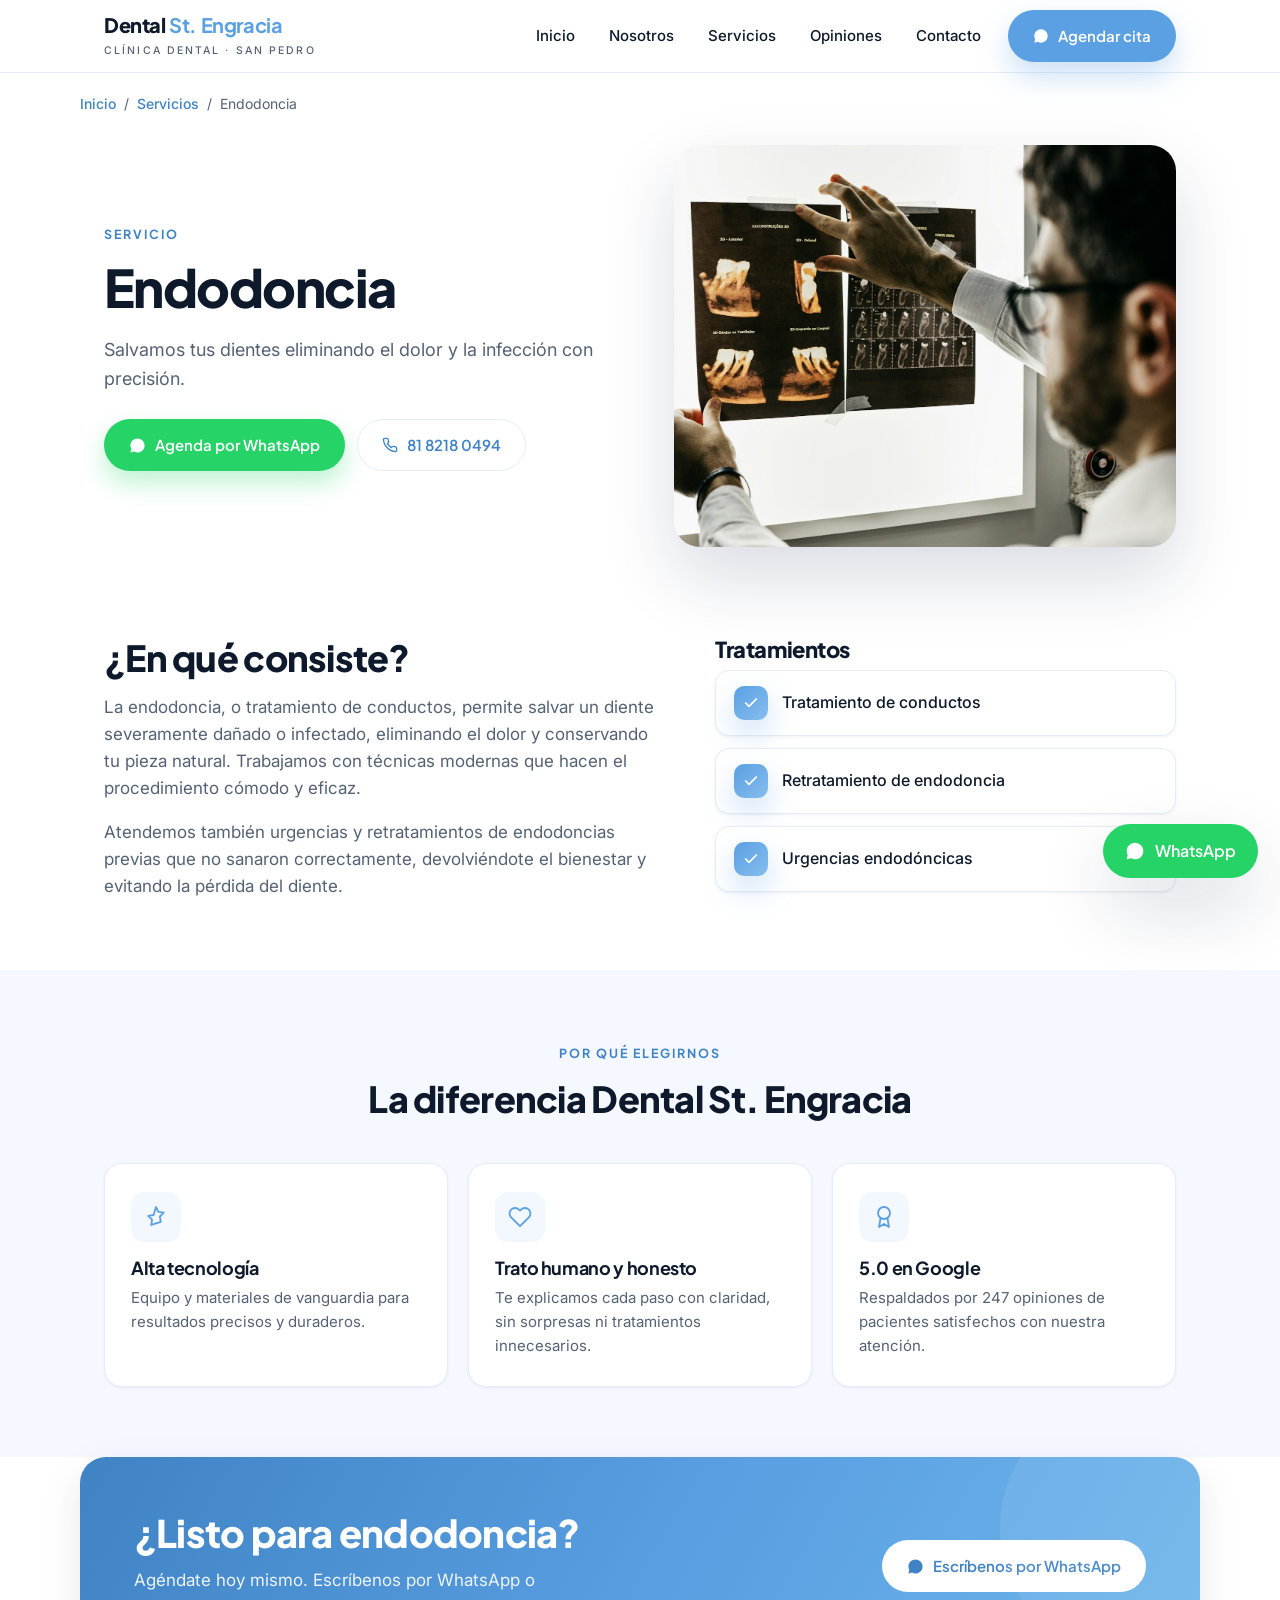
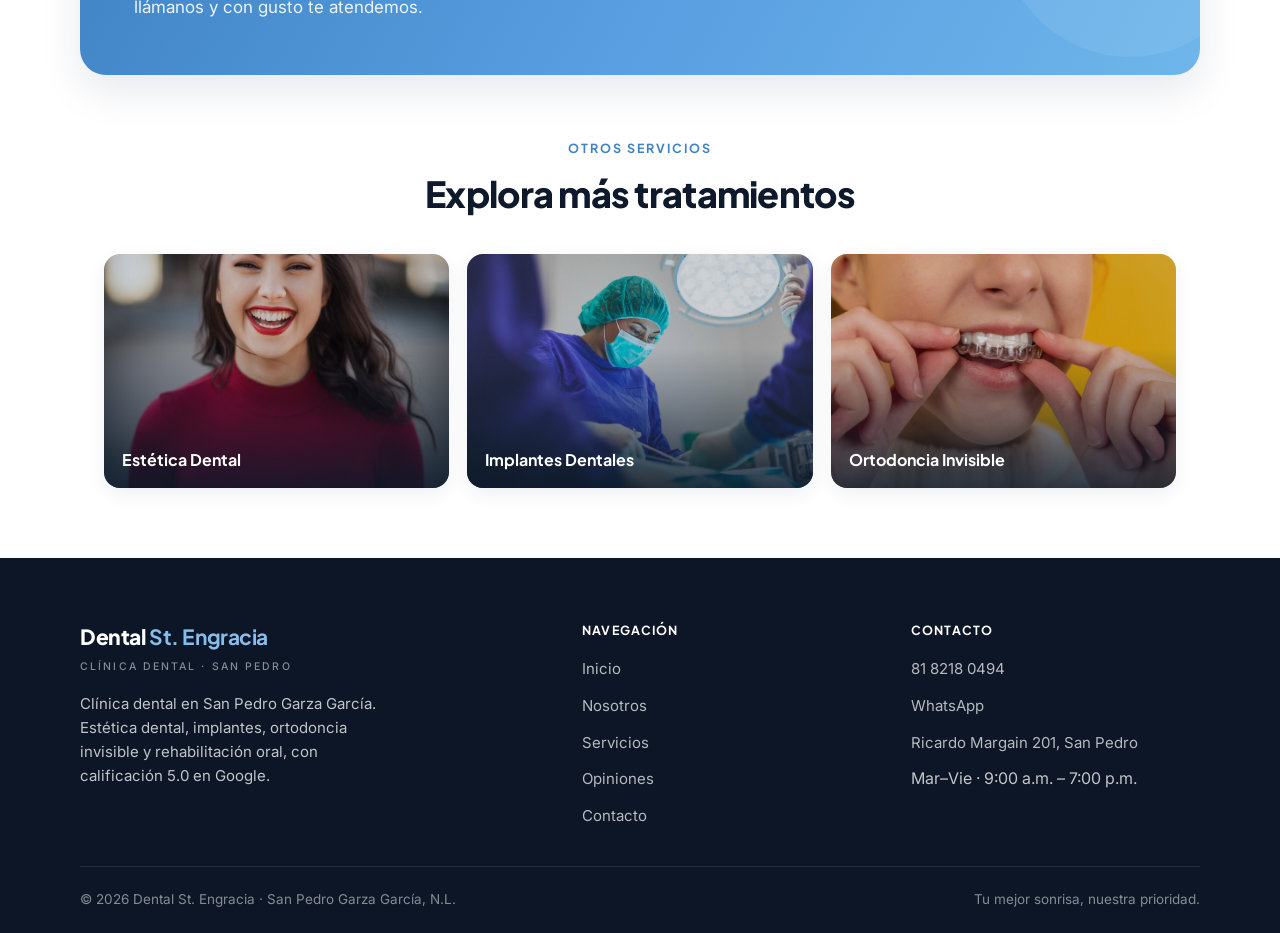
==== servicios/endodoncia.html @ 64542d40 "Servicios como tarjetas con foto y titulo, cada uno enlaza a su pagina de detalle Co-Authored-By: Cl" ====
<!DOCTYPE html>
<html lang="es">
<head>
  <meta charset="UTF-8" />
  <meta name="viewport" content="width=device-width, initial-scale=1.0" />
  <title>Endodoncia | Dental St. Engracia</title>
  <meta name="description" content="Endodoncia en Dental St. Engracia, San Pedro Garza Garc&iacute;a. Salvamos tus dientes eliminando el dolor y la infección con precisión." />
  <meta name="theme-color" content="#5aa0e2" />
  <link rel="preconnect" href="https://fonts.googleapis.com" />
  <link rel="preconnect" href="https://fonts.gstatic.com" crossorigin />
  <link href="https://fonts.googleapis.com/css2?family=Plus+Jakarta+Sans:wght@500;600;700;800&family=Inter:wght@400;500;600&display=swap" rel="stylesheet" />
  <link rel="stylesheet" href="../styles.css" />
</head>
<body>

  <header>
    <div class="wrap nav">
      <a href="../index.html" class="brand"><span class="name">Dental <b>St. Engracia</b><small>Cl&iacute;nica Dental &middot; San Pedro</small></span></a>
      <nav class="nav-links" id="navLinks">
        <a class="link" href="../index.html#inicio">Inicio</a>
        <a class="link" href="../index.html#nosotros">Nosotros</a>
        <a class="link" href="../index.html#servicios">Servicios</a>
        <a class="link" href="../index.html#opiniones">Opiniones</a>
        <a class="link" href="../index.html#contacto">Contacto</a>
        <div class="nav-cta">
          <a class="btn btn-primary" href="https://wa.me/528182180494" target="_blank" rel="noopener"><svg width="16" height="16" viewBox="0 0 24 24" fill="currentColor"><path d="M17.5 14.4c-.3-.15-1.77-.87-2.04-.97-.27-.1-.47-.15-.67.15-.2.3-.77.97-.94 1.17-.17.2-.35.22-.65.07-.3-.15-1.26-.46-2.4-1.48-.89-.79-1.49-1.77-1.66-2.07-.17-.3-.02-.46.13-.61.13-.13.3-.35.45-.52.15-.17.2-.3.3-.5.1-.2.05-.37-.02-.52-.08-.15-.67-1.62-.92-2.22-.24-.58-.49-.5-.67-.51h-.57c-.2 0-.52.07-.8.37-.27.3-1.04 1.02-1.04 2.48s1.07 2.88 1.22 3.08c.15.2 2.1 3.2 5.08 4.49.71.31 1.26.49 1.69.62.71.23 1.36.2 1.87.12.57-.09 1.77-.72 2.02-1.42.25-.7.25-1.29.17-1.42-.07-.13-.27-.2-.57-.35zM12 2C6.48 2 2 6.48 2 12c0 1.77.46 3.42 1.27 4.86L2 22l5.25-1.38A9.96 9.96 0 0 0 12 22c5.52 0 10-4.48 10-10S17.52 2 12 2z"/></svg> Agendar cita</a>
        </div>
      </nav>
      <button class="menu-btn" id="menuBtn" aria-label="Men&uacute;"><span></span><span></span><span></span></button>
    </div>
  </header>

  <div class="wrap crumb">
    <a href="../index.html">Inicio</a> &nbsp;/&nbsp; <a href="../index.html#servicios">Servicios</a> &nbsp;/&nbsp; Endodoncia
  </div>

  <section class="dhero">
    <div class="wrap dhero-grid">
      <div>
        <span class="eyebrow">Servicio</span>
        <h1>Endodoncia</h1>
        <p class="lead">Salvamos tus dientes eliminando el dolor y la infección con precisión.</p>
        <div class="dhero-actions">
          <a class="btn btn-wa" href="https://wa.me/528182180494" target="_blank" rel="noopener"><svg width="17" height="17" viewBox="0 0 24 24" fill="currentColor"><path d="M17.5 14.4c-.3-.15-1.77-.87-2.04-.97-.27-.1-.47-.15-.67.15-.2.3-.77.97-.94 1.17-.17.2-.35.22-.65.07-.3-.15-1.26-.46-2.4-1.48-.89-.79-1.49-1.77-1.66-2.07-.17-.3-.02-.46.13-.61.13-.13.3-.35.45-.52.15-.17.2-.3.3-.5.1-.2.05-.37-.02-.52-.08-.15-.67-1.62-.92-2.22-.24-.58-.49-.5-.67-.51h-.57c-.2 0-.52.07-.8.37-.27.3-1.04 1.02-1.04 2.48s1.07 2.88 1.22 3.08c.15.2 2.1 3.2 5.08 4.49.71.31 1.26.49 1.69.62.71.23 1.36.2 1.87.12.57-.09 1.77-.72 2.02-1.42.25-.7.25-1.29.17-1.42-.07-.13-.27-.2-.57-.35zM12 2C6.48 2 2 6.48 2 12c0 1.77.46 3.42 1.27 4.86L2 22l5.25-1.38A9.96 9.96 0 0 0 12 22c5.52 0 10-4.48 10-10S17.52 2 12 2z"/></svg> Agenda por WhatsApp</a>
          <a class="btn btn-ghost" href="tel:+528182180494"><svg width="16" height="16" viewBox="0 0 24 24" fill="none" stroke="currentColor" stroke-width="2" stroke-linecap="round" stroke-linejoin="round"><path d="M22 16.92v3a2 2 0 0 1-2.18 2 19.79 19.79 0 0 1-8.63-3.07 19.5 19.5 0 0 1-6-6 19.79 19.79 0 0 1-3.07-8.67A2 2 0 0 1 4.11 2h3a2 2 0 0 1 2 1.72c.13.96.36 1.9.7 2.81a2 2 0 0 1-.45 2.11L8.09 9.91a16 16 0 0 0 6 6l1.27-1.27a2 2 0 0 1 2.11-.45c.9.34 1.85.57 2.81.7A2 2 0 0 1 22 16.92z"/></svg> 81 8218 0494</a>
        </div>
      </div>
      <div class="dhero-img"><img src="../img/endodoncia.jpg" alt="Endodoncia" /></div>
    </div>
  </section>

  <section class="sec">
    <div class="wrap split">
      <div class="prose">
        <h2 class="sec-title">&iquest;En qu&eacute; consiste?</h2>
          <p>La endodoncia, o tratamiento de conductos, permite salvar un diente severamente dañado o infectado, eliminando el dolor y conservando tu pieza natural. Trabajamos con técnicas modernas que hacen el procedimiento cómodo y eficaz.</p>
          <p>Atendemos también urgencias y retratamientos de endodoncias previas que no sanaron correctamente, devolviéndote el bienestar y evitando la pérdida del diente.</p>
      </div>
      <div>
        <h2 class="sec-title" style="font-size:22px;margin-bottom:6px;">Tratamientos</h2>
        <ul class="tlist">
          <li><span class="dot"><svg width="16" height="16" viewBox="0 0 24 24" fill="none" stroke="currentColor" stroke-width="2.6" stroke-linecap="round" stroke-linejoin="round"><path d="M20 6 9 17l-5-5"/></svg></span> Tratamiento de conductos</li>
          <li><span class="dot"><svg width="16" height="16" viewBox="0 0 24 24" fill="none" stroke="currentColor" stroke-width="2.6" stroke-linecap="round" stroke-linejoin="round"><path d="M20 6 9 17l-5-5"/></svg></span> Retratamiento de endodoncia</li>
          <li><span class="dot"><svg width="16" height="16" viewBox="0 0 24 24" fill="none" stroke="currentColor" stroke-width="2.6" stroke-linecap="round" stroke-linejoin="round"><path d="M20 6 9 17l-5-5"/></svg></span> Urgencias endodóncicas</li>
        </ul>
      </div>
    </div>
  </section>

  <section class="sec benefits">
    <div class="wrap">
      <div style="text-align:center;">
        <span class="eyebrow">Por qu&eacute; elegirnos</span>
        <h2 class="sec-title" style="margin-top:12px;">La diferencia Dental St. Engracia</h2>
      </div>
      <div class="bgrid">
        <div class="bcard">
          <div class="ic"><svg width="24" height="24" viewBox="0 0 24 24" fill="none" stroke="currentColor" stroke-width="1.8" stroke-linecap="round" stroke-linejoin="round"><path d="m12 2 2.4 4.9 5.4.8-3.9 3.8.9 5.4L12 18.3 7.2 20l.9-5.4-3.9-3.8 5.4-.8z"/></svg></div>
          <h3>Alta tecnología</h3>
          <p>Equipo y materiales de vanguardia para resultados precisos y duraderos.</p>
        </div>
        <div class="bcard">
          <div class="ic"><svg width="24" height="24" viewBox="0 0 24 24" fill="none" stroke="currentColor" stroke-width="1.8" stroke-linecap="round" stroke-linejoin="round"><path d="M20.84 4.61a5.5 5.5 0 0 0-7.78 0L12 5.67l-1.06-1.06a5.5 5.5 0 1 0-7.78 7.78L12 21.23l8.84-8.84a5.5 5.5 0 0 0 0-7.78z"/></svg></div>
          <h3>Trato humano y honesto</h3>
          <p>Te explicamos cada paso con claridad, sin sorpresas ni tratamientos innecesarios.</p>
        </div>
        <div class="bcard">
          <div class="ic"><svg width="24" height="24" viewBox="0 0 24 24" fill="none" stroke="currentColor" stroke-width="1.8" stroke-linecap="round" stroke-linejoin="round"><circle cx="12" cy="8" r="6"/><path d="M15.5 13.5 17 22l-5-3-5 3 1.5-8.5"/></svg></div>
          <h3>5.0 en Google</h3>
          <p>Respaldados por 247 opiniones de pacientes satisfechos con nuestra atención.</p>
        </div>
      </div>
    </div>
  </section>

  <section class="cta-wrap">
    <div class="wrap" style="padding:0;">
      <div class="cta-band">
        <div>
          <h2>&iquest;Listo para endodoncia?</h2>
          <p>Ag&eacute;ndate hoy mismo. Escr&iacute;benos por WhatsApp o ll&aacute;manos y con gusto te atendemos.</p>
        </div>
        <div class="actions">
          <a class="btn btn-white" href="https://wa.me/528182180494" target="_blank" rel="noopener"><svg width="17" height="17" viewBox="0 0 24 24" fill="currentColor"><path d="M17.5 14.4c-.3-.15-1.77-.87-2.04-.97-.27-.1-.47-.15-.67.15-.2.3-.77.97-.94 1.17-.17.2-.35.22-.65.07-.3-.15-1.26-.46-2.4-1.48-.89-.79-1.49-1.77-1.66-2.07-.17-.3-.02-.46.13-.61.13-.13.3-.35.45-.52.15-.17.2-.3.3-.5.1-.2.05-.37-.02-.52-.08-.15-.67-1.62-.92-2.22-.24-.58-.49-.5-.67-.51h-.57c-.2 0-.52.07-.8.37-.27.3-1.04 1.02-1.04 2.48s1.07 2.88 1.22 3.08c.15.2 2.1 3.2 5.08 4.49.71.31 1.26.49 1.69.62.71.23 1.36.2 1.87.12.57-.09 1.77-.72 2.02-1.42.25-.7.25-1.29.17-1.42-.07-.13-.27-.2-.57-.35zM12 2C6.48 2 2 6.48 2 12c0 1.77.46 3.42 1.27 4.86L2 22l5.25-1.38A9.96 9.96 0 0 0 12 22c5.52 0 10-4.48 10-10S17.52 2 12 2z"/></svg> Escr&iacute;benos por WhatsApp</a>
        </div>
      </div>
    </div>
  </section>

  <section class="sec" style="padding-top:20px;">
    <div class="wrap">
      <div style="text-align:center;">
        <span class="eyebrow">Otros servicios</span>
        <h2 class="sec-title" style="margin-top:12px;">Explora m&aacute;s tratamientos</h2>
      </div>
      <div class="more">
        <a class="mcard" href="estetica-dental.html">
          <img src="../img/estetica-dental.jpg" alt="Estética Dental" loading="lazy" />
          <span>Estética Dental</span>
        </a>
        <a class="mcard" href="implantes-dentales.html">
          <img src="../img/implantes-dentales.jpg" alt="Implantes Dentales" loading="lazy" />
          <span>Implantes Dentales</span>
        </a>
        <a class="mcard" href="ortodoncia-invisible.html">
          <img src="../img/ortodoncia-invisible.jpg" alt="Ortodoncia Invisible" loading="lazy" />
          <span>Ortodoncia Invisible</span>
        </a>
      </div>
    </div>
  </section>

  <footer>
    <div class="wrap foot">
      <div>
        <span class="name">Dental <b>St. Engracia</b><small>Cl&iacute;nica Dental &middot; San Pedro</small></span>
        <p>Cl&iacute;nica dental en San Pedro Garza Garc&iacute;a. Est&eacute;tica dental, implantes, ortodoncia invisible y rehabilitaci&oacute;n oral, con calificaci&oacute;n 5.0 en Google.</p>
      </div>
      <div>
        <h5>Navegaci&oacute;n</h5>
        <ul>
          <li><a href="../index.html#inicio">Inicio</a></li>
          <li><a href="../index.html#nosotros">Nosotros</a></li>
          <li><a href="../index.html#servicios">Servicios</a></li>
          <li><a href="../index.html#opiniones">Opiniones</a></li>
          <li><a href="../index.html#contacto">Contacto</a></li>
        </ul>
      </div>
      <div>
        <h5>Contacto</h5>
        <ul>
          <li><a href="tel:+528182180494">81 8218 0494</a></li>
          <li><a href="https://wa.me/528182180494" target="_blank" rel="noopener">WhatsApp</a></li>
          <li><a href="../index.html#contacto">Ricardo Margain 201, San Pedro</a></li>
          <li>Mar&ndash;Vie &middot; 9:00 a.m. &ndash; 7:00 p.m.</li>
        </ul>
      </div>
    </div>
    <div class="wrap foot-bottom">
      <span>&copy; <span id="year"></span> Dental St. Engracia &middot; San Pedro Garza Garc&iacute;a, N.L.</span>
      <span>Tu mejor sonrisa, nuestra prioridad.</span>
    </div>
  </footer>

  <a class="float-wa" href="https://wa.me/528182180494" target="_blank" rel="noopener" aria-label="WhatsApp"><svg width="20" height="20" viewBox="0 0 24 24" fill="currentColor"><path d="M17.5 14.4c-.3-.15-1.77-.87-2.04-.97-.27-.1-.47-.15-.67.15-.2.3-.77.97-.94 1.17-.17.2-.35.22-.65.07-.3-.15-1.26-.46-2.4-1.48-.89-.79-1.49-1.77-1.66-2.07-.17-.3-.02-.46.13-.61.13-.13.3-.35.45-.52.15-.17.2-.3.3-.5.1-.2.05-.37-.02-.52-.08-.15-.67-1.62-.92-2.22-.24-.58-.49-.5-.67-.51h-.57c-.2 0-.52.07-.8.37-.27.3-1.04 1.02-1.04 2.48s1.07 2.88 1.22 3.08c.15.2 2.1 3.2 5.08 4.49.71.31 1.26.49 1.69.62.71.23 1.36.2 1.87.12.57-.09 1.77-.72 2.02-1.42.25-.7.25-1.29.17-1.42-.07-.13-.27-.2-.57-.35zM12 2C6.48 2 2 6.48 2 12c0 1.77.46 3.42 1.27 4.86L2 22l5.25-1.38A9.96 9.96 0 0 0 12 22c5.52 0 10-4.48 10-10S17.52 2 12 2z"/></svg> WhatsApp</a>

  <script>
    document.getElementById('year').textContent = new Date().getFullYear();
    var mb = document.getElementById('menuBtn'), nl = document.getElementById('navLinks');
    mb.addEventListener('click', function(){ nl.classList.toggle('open'); });
    nl.querySelectorAll('a').forEach(function(a){ a.addEventListener('click', function(){ nl.classList.remove('open'); }); });
  </script>
</body>
</html>
---- styles.css ----
:root {
  --blue: #5aa0e2;
  --blue-600: #5aa0e2;
  --blue-700: #3f83c4;
  --blue-500: #86bdee;
  --blue-50: #f2f8fd;
  --blue-100: #dcecfa;
  --sky: #7cc4f0;
  --ink: #0e1a2b;
  --slate: #556274;
  --line: #e6edf7;
  --bg: #ffffff;
  --bg-soft: #f5f8ff;
  --white: #ffffff;
  --shadow-xs: 0 1px 3px rgba(16, 40, 80, .06);
  --shadow-sm: 0 6px 18px rgba(16, 40, 80, .07);
  --shadow-md: 0 16px 40px rgba(16, 40, 80, .10);
  --shadow-lg: 0 30px 70px rgba(16, 40, 80, .16);
  --shadow-blue: 0 14px 30px rgba(90, 160, 226, .32);
  --r: 18px;
  --r-lg: 26px;
  --maxw: 1120px;
}
* { box-sizing: border-box; margin: 0; padding: 0; }
html { scroll-behavior: smooth; }
body { font-family: 'Inter', system-ui, -apple-system, sans-serif; color: var(--ink); background: var(--bg); line-height: 1.6; -webkit-font-smoothing: antialiased; }
h1, h2, h3, h4 { font-family: 'Plus Jakarta Sans', system-ui, sans-serif; line-height: 1.14; font-weight: 700; letter-spacing: -.02em; }
a { color: inherit; text-decoration: none; }
img { max-width: 100%; display: block; }
.wrap { max-width: var(--maxw); margin: 0 auto; padding: 0 24px; }

/* Buttons */
.btn { display: inline-flex; align-items: center; gap: 9px; font-family: 'Plus Jakarta Sans', sans-serif; font-weight: 600; font-size: 15px; padding: 13px 24px; border-radius: 999px; border: 1.5px solid transparent; cursor: pointer; transition: transform .2s, box-shadow .2s, background .2s, color .2s, border-color .2s; }
.btn-primary { background: var(--blue); color: #fff; box-shadow: var(--shadow-blue); }
.btn-primary:hover { background: var(--blue-700); transform: translateY(-2px); }
.btn-ghost { background: #fff; color: var(--blue-700); border-color: var(--line); }
.btn-ghost:hover { border-color: var(--blue); background: var(--blue-50); }
.btn-white { background: #fff; color: var(--blue-700); }
.btn-white:hover { transform: translateY(-2px); box-shadow: var(--shadow-md); }
.btn-wa { background: #25D366; color: #fff; box-shadow: 0 12px 26px rgba(37,211,102,.30); }
.btn-wa:hover { background: #1eb457; transform: translateY(-2px); }

/* Navbar */
header { position: sticky; top: 0; z-index: 100; background: rgba(255,255,255,.85); backdrop-filter: saturate(180%) blur(16px); -webkit-backdrop-filter: saturate(180%) blur(16px); border-bottom: 1px solid var(--line); }
.nav { display: flex; align-items: center; justify-content: space-between; height: 72px; }
.brand .name { font-family: 'Plus Jakarta Sans', sans-serif; font-weight: 800; font-size: 20px; color: var(--ink); line-height: 1; letter-spacing: -.02em; }
.brand .name b { color: var(--blue); }
.brand .name small { display: block; font-family: 'Inter', sans-serif; font-weight: 500; font-size: 10.5px; color: var(--slate); letter-spacing: .2em; text-transform: uppercase; margin-top: 5px; }
.nav-links { display: flex; align-items: center; gap: 4px; }
.nav-links a.link { padding: 9px 15px; border-radius: 999px; font-weight: 500; font-size: 15px; color: var(--ink); transition: background .18s, color .18s; }
.nav-links a.link:hover { background: var(--blue-50); color: var(--blue-700); }
.nav-cta { display: flex; align-items: center; gap: 10px; margin-left: 8px; }
.menu-btn { display: none; background: none; border: none; cursor: pointer; padding: 8px; }
.menu-btn span { display: block; width: 24px; height: 2px; background: var(--ink); margin: 5px 0; border-radius: 2px; }

/* Breadcrumb */
.crumb { padding: 20px 0 0; font-size: 14px; color: var(--slate); }
.crumb a { color: var(--blue-700); font-weight: 500; }
.crumb a:hover { text-decoration: underline; }

/* Detail hero */
.dhero { padding: 30px 0 20px; }
.dhero-grid { display: grid; grid-template-columns: 1.02fr .98fr; gap: 48px; align-items: center; }
.eyebrow { display: inline-block; color: var(--blue-700); font-family: 'Plus Jakarta Sans', sans-serif; font-weight: 700; font-size: 12.5px; letter-spacing: .16em; text-transform: uppercase; }
.dhero h1 { font-size: clamp(34px, 4.6vw, 52px); font-weight: 800; color: var(--ink); margin-top: 12px; letter-spacing: -.03em; }
.dhero p.lead { font-size: 18px; color: var(--slate); margin: 18px 0 26px; max-width: 520px; }
.dhero-actions { display: flex; gap: 12px; flex-wrap: wrap; }
.dhero-img { border-radius: var(--r-lg); overflow: hidden; box-shadow: var(--shadow-lg); aspect-ratio: 4/3.2; }
.dhero-img img { width: 100%; height: 100%; object-fit: cover; }

/* Content */
.sec { padding: 70px 0; }
.sec-title { font-size: clamp(26px, 3.2vw, 36px); color: var(--ink); font-weight: 800; letter-spacing: -.02em; }
.lead-2 { color: var(--slate); font-size: 17.5px; margin-top: 14px; max-width: 680px; }

.split { display: grid; grid-template-columns: 1.1fr .9fr; gap: 48px; align-items: start; }
.prose p { color: var(--slate); font-size: 17px; margin-top: 16px; }

/* Treatments list */
.tlist { list-style: none; display: grid; gap: 12px; margin-top: 8px; }
.tlist li { display: flex; align-items: center; gap: 14px; background: #fff; border: 1px solid var(--line); border-radius: 14px; padding: 15px 18px; box-shadow: var(--shadow-xs); font-weight: 500; font-size: 16px; transition: transform .18s, box-shadow .18s, border-color .18s; }
.tlist li:hover { transform: translateX(4px); box-shadow: var(--shadow-sm); border-color: var(--blue-100); }
.tlist .dot { flex: none; width: 34px; height: 34px; border-radius: 10px; background: linear-gradient(135deg, var(--blue), var(--blue-500)); color: #fff; display: grid; place-items: center; box-shadow: var(--shadow-blue); }

/* Benefits */
.benefits { background: var(--bg-soft); }
.bgrid { display: grid; grid-template-columns: repeat(3, 1fr); gap: 20px; margin-top: 44px; }
.bcard { background: #fff; border: 1px solid var(--line); border-radius: var(--r); padding: 28px 26px; box-shadow: var(--shadow-xs); }
.bcard .ic { width: 50px; height: 50px; border-radius: 13px; background: var(--blue-50); color: var(--blue); display: grid; place-items: center; margin-bottom: 16px; }
.bcard h3 { font-size: 18px; color: var(--ink); }
.bcard p { color: var(--slate); font-size: 15px; margin-top: 8px; }

/* CTA */
.cta-wrap { padding: 0 24px 40px; }
.cta-band { position: relative; overflow: hidden; background: linear-gradient(120deg, var(--blue-700) 0%, var(--blue) 55%, var(--sky) 130%); color: #fff; border-radius: var(--r-lg); padding: 54px; display: grid; grid-template-columns: 1.5fr auto; gap: 28px; align-items: center; box-shadow: var(--shadow-md); }
.cta-band::after { content: ""; position: absolute; right: -60px; top: -60px; width: 260px; height: 260px; border-radius: 50%; background: rgba(255,255,255,.08); }
.cta-band h2 { color: #fff; font-size: clamp(26px, 3vw, 38px); font-weight: 800; position: relative; }
.cta-band p { color: rgba(255,255,255,.9); margin-top: 12px; font-size: 17px; position: relative; max-width: 460px; }
.cta-band .actions { display: flex; gap: 12px; flex-wrap: wrap; position: relative; }

/* Other services */
.more { display: grid; grid-template-columns: repeat(3, 1fr); gap: 18px; margin-top: 40px; }
.mcard { position: relative; display: block; border-radius: 16px; overflow: hidden; box-shadow: var(--shadow-sm); aspect-ratio: 5/3.4; transition: transform .25s, box-shadow .25s; }
.mcard img { width: 100%; height: 100%; object-fit: cover; transition: transform .5s; }
.mcard::after { content: ""; position: absolute; inset: 0; background: linear-gradient(to top, rgba(11,26,43,.86) 0%, rgba(11,26,43,.2) 60%); }
.mcard span { position: absolute; left: 18px; bottom: 16px; z-index: 2; color: #fff; font-family: 'Plus Jakarta Sans', sans-serif; font-weight: 700; font-size: 16px; }
.mcard:hover { transform: translateY(-4px); box-shadow: var(--shadow-md); }
.mcard:hover img { transform: scale(1.07); }

/* Footer */
footer { background: #0c1626; color: rgba(255,255,255,.75); }
.foot { display: grid; grid-template-columns: 1.6fr 1fr 1fr; gap: 40px; padding: 62px 0 38px; }
.foot .name { font-family: 'Plus Jakarta Sans', sans-serif; font-weight: 800; font-size: 21px; color: #fff; letter-spacing: -.02em; }
.foot .name b { color: var(--blue-500); }
.foot .name small { display: block; font-family: 'Inter', sans-serif; font-weight: 500; font-size: 10.5px; color: rgba(255,255,255,.5); letter-spacing: .2em; text-transform: uppercase; margin-top: 5px; }
.foot p { font-size: 15px; margin-top: 16px; max-width: 320px; }
.foot h5 { color: #fff; font-family: 'Plus Jakarta Sans', sans-serif; font-size: 12.5px; letter-spacing: .09em; text-transform: uppercase; margin-bottom: 16px; }
.foot ul { list-style: none; display: grid; gap: 11px; }
.foot ul a { font-size: 15px; color: rgba(255,255,255,.7); transition: color .18s; }
.foot ul a:hover { color: var(--blue-500); }
.foot-bottom { border-top: 1px solid rgba(255,255,255,.1); padding: 22px 0; font-size: 13.5px; display: flex; justify-content: space-between; flex-wrap: wrap; gap: 10px; color: rgba(255,255,255,.5); }

/* Floating WhatsApp */
.float-wa { position: fixed; right: 22px; bottom: 22px; z-index: 90; background: #25D366; color: #fff; border-radius: 999px; padding: 14px 22px; font-family: 'Plus Jakarta Sans', sans-serif; font-weight: 600; display: inline-flex; align-items: center; gap: 10px; box-shadow: var(--shadow-lg); transition: transform .2s; }
.float-wa:hover { transform: scale(1.05); }

@media (max-width: 900px) {
  .dhero-grid, .split, .cta-band { grid-template-columns: 1fr; }
  .dhero-img { order: -1; }
  .bgrid, .more { grid-template-columns: 1fr 1fr; }
  .foot { grid-template-columns: 1fr 1fr; }
  .cta-band { text-align: center; } .cta-band .actions { justify-content: center; }
}
@media (max-width: 680px) {
  .nav-links { display: none; }
  .menu-btn { display: block; }
  .nav-links.open { display: flex; flex-direction: column; align-items: stretch; position: absolute; top: 72px; left: 0; right: 0; background: #fff; border-bottom: 1px solid var(--line); padding: 14px 20px 20px; gap: 4px; box-shadow: var(--shadow-md); }
  .nav-links.open .nav-cta { flex-direction: column; margin: 8px 0 0; }
  .nav-links.open .btn { justify-content: center; }
  .bgrid, .more { grid-template-columns: 1fr; }
  .foot { grid-template-columns: 1fr; }
  .sec { padding: 52px 0; }
  .cta-band { padding: 40px 26px; }
}
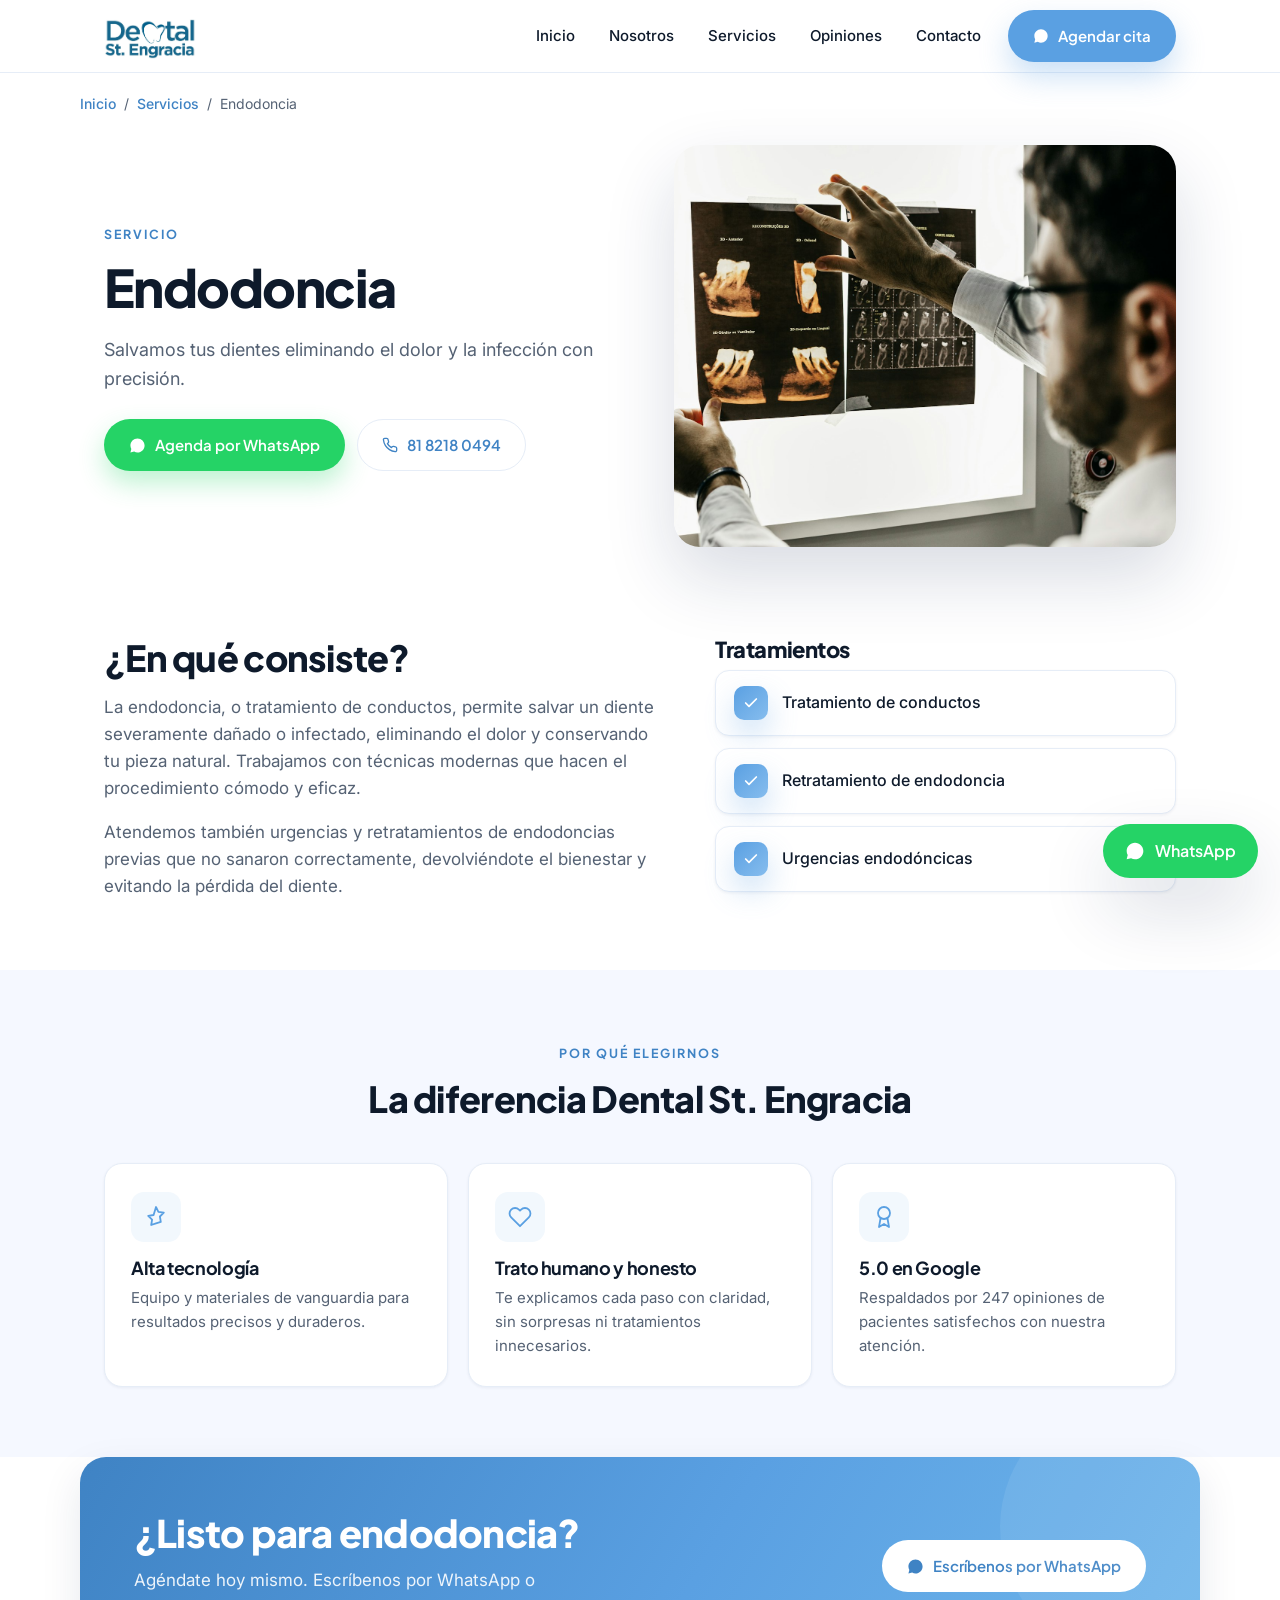
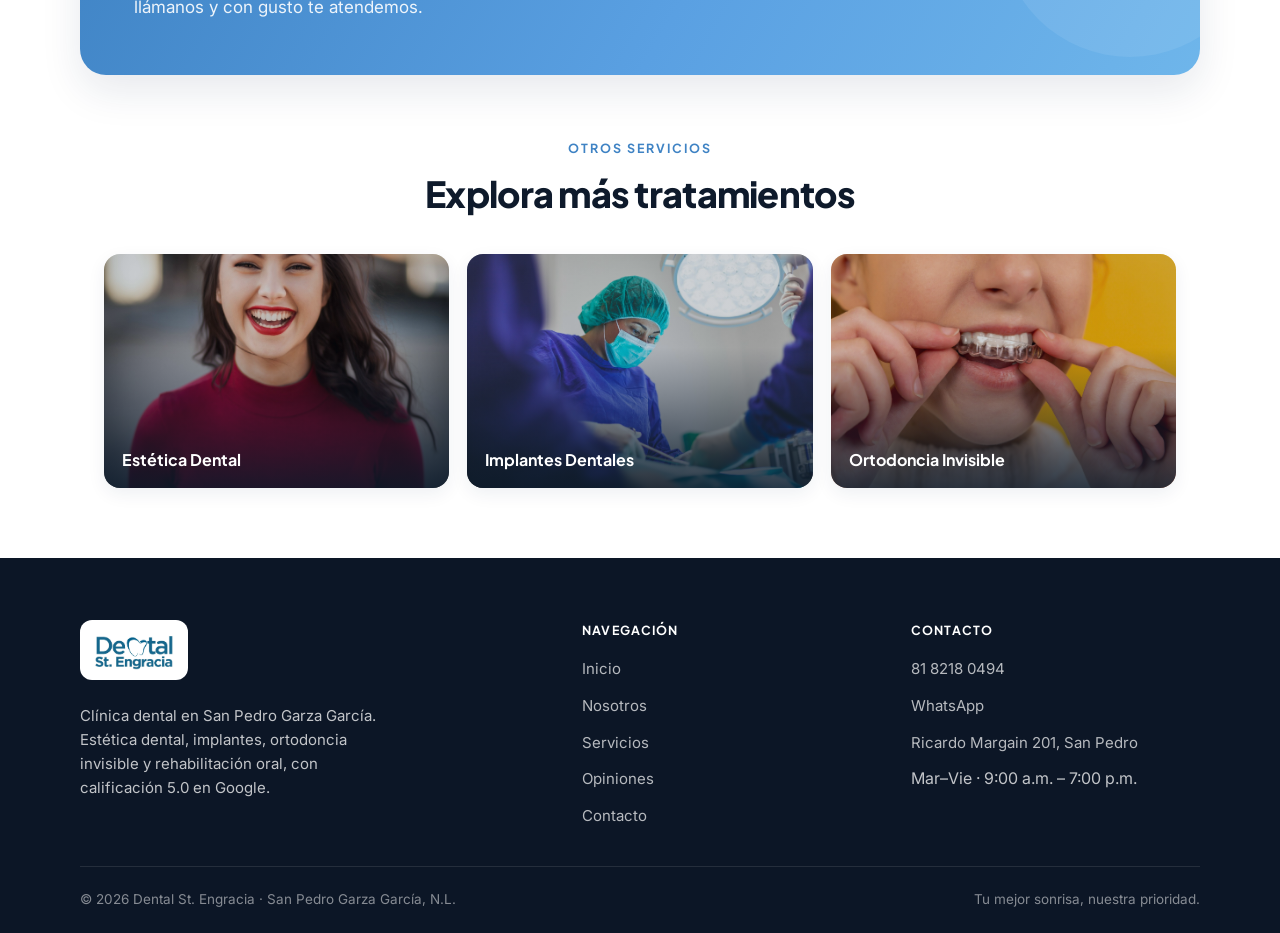
==== commit 6dd0b479: "Agregar logo oficial en navbar y footer, y favicon Co-Authored-By: Claude Opus 4.8 <noreply@anthropi" ====
--- a/servicios/endodoncia.html
+++ b/servicios/endodoncia.html
@@ -6,6 +6,8 @@
   <title>Endodoncia | Dental St. Engracia</title>
   <meta name="description" content="Endodoncia en Dental St. Engracia, San Pedro Garza Garc&iacute;a. Salvamos tus dientes eliminando el dolor y la infección con precisión." />
   <meta name="theme-color" content="#5aa0e2" />
+  <link rel="icon" type="image/png" href="../img/favicon.png" />
+  <link rel="apple-touch-icon" href="../img/favicon.png" />
   <link rel="preconnect" href="https://fonts.googleapis.com" />
   <link rel="preconnect" href="https://fonts.gstatic.com" crossorigin />
   <link href="https://fonts.googleapis.com/css2?family=Plus+Jakarta+Sans:wght@500;600;700;800&family=Inter:wght@400;500;600&display=swap" rel="stylesheet" />
@@ -15,7 +17,7 @@
 
   <header>
     <div class="wrap nav">
-      <a href="../index.html" class="brand"><span class="name">Dental <b>St. Engracia</b><small>Cl&iacute;nica Dental &middot; San Pedro</small></span></a>
+      <a href="../index.html" class="brand"><img class="logo" src="../img/logo.png" alt="Dental St. Engracia" /></a>
       <nav class="nav-links" id="navLinks">
         <a class="link" href="../index.html#inicio">Inicio</a>
         <a class="link" href="../index.html#nosotros">Nosotros</a>
@@ -133,7 +135,7 @@
   <footer>
     <div class="wrap foot">
       <div>
-        <span class="name">Dental <b>St. Engracia</b><small>Cl&iacute;nica Dental &middot; San Pedro</small></span>
+        <span class="logo-chip"><img src="../img/logo.png" alt="Dental St. Engracia" /></span>
         <p>Cl&iacute;nica dental en San Pedro Garza Garc&iacute;a. Est&eacute;tica dental, implantes, ortodoncia invisible y rehabilitaci&oacute;n oral, con calificaci&oacute;n 5.0 en Google.</p>
       </div>
       <div>
--- a/styles.css
+++ b/styles.css
@@ -43,6 +43,7 @@
 /* Navbar */
 header { position: sticky; top: 0; z-index: 100; background: rgba(255,255,255,.85); backdrop-filter: saturate(180%) blur(16px); -webkit-backdrop-filter: saturate(180%) blur(16px); border-bottom: 1px solid var(--line); }
 .nav { display: flex; align-items: center; justify-content: space-between; height: 72px; }
+.brand img.logo { height: 46px; width: auto; display: block; }
 .brand .name { font-family: 'Plus Jakarta Sans', sans-serif; font-weight: 800; font-size: 20px; color: var(--ink); line-height: 1; letter-spacing: -.02em; }
 .brand .name b { color: var(--blue); }
 .brand .name small { display: block; font-family: 'Inter', sans-serif; font-weight: 500; font-size: 10.5px; color: var(--slate); letter-spacing: .2em; text-transform: uppercase; margin-top: 5px; }
@@ -110,6 +111,8 @@
 /* Footer */
 footer { background: #0c1626; color: rgba(255,255,255,.75); }
 .foot { display: grid; grid-template-columns: 1.6fr 1fr 1fr; gap: 40px; padding: 62px 0 38px; }
+.foot .logo-chip { display: inline-block; background: #fff; border-radius: 12px; padding: 10px 14px; }
+.foot .logo-chip img { height: 40px; width: auto; display: block; }
 .foot .name { font-family: 'Plus Jakarta Sans', sans-serif; font-weight: 800; font-size: 21px; color: #fff; letter-spacing: -.02em; }
 .foot .name b { color: var(--blue-500); }
 .foot .name small { display: block; font-family: 'Inter', sans-serif; font-weight: 500; font-size: 10.5px; color: rgba(255,255,255,.5); letter-spacing: .2em; text-transform: uppercase; margin-top: 5px; }
